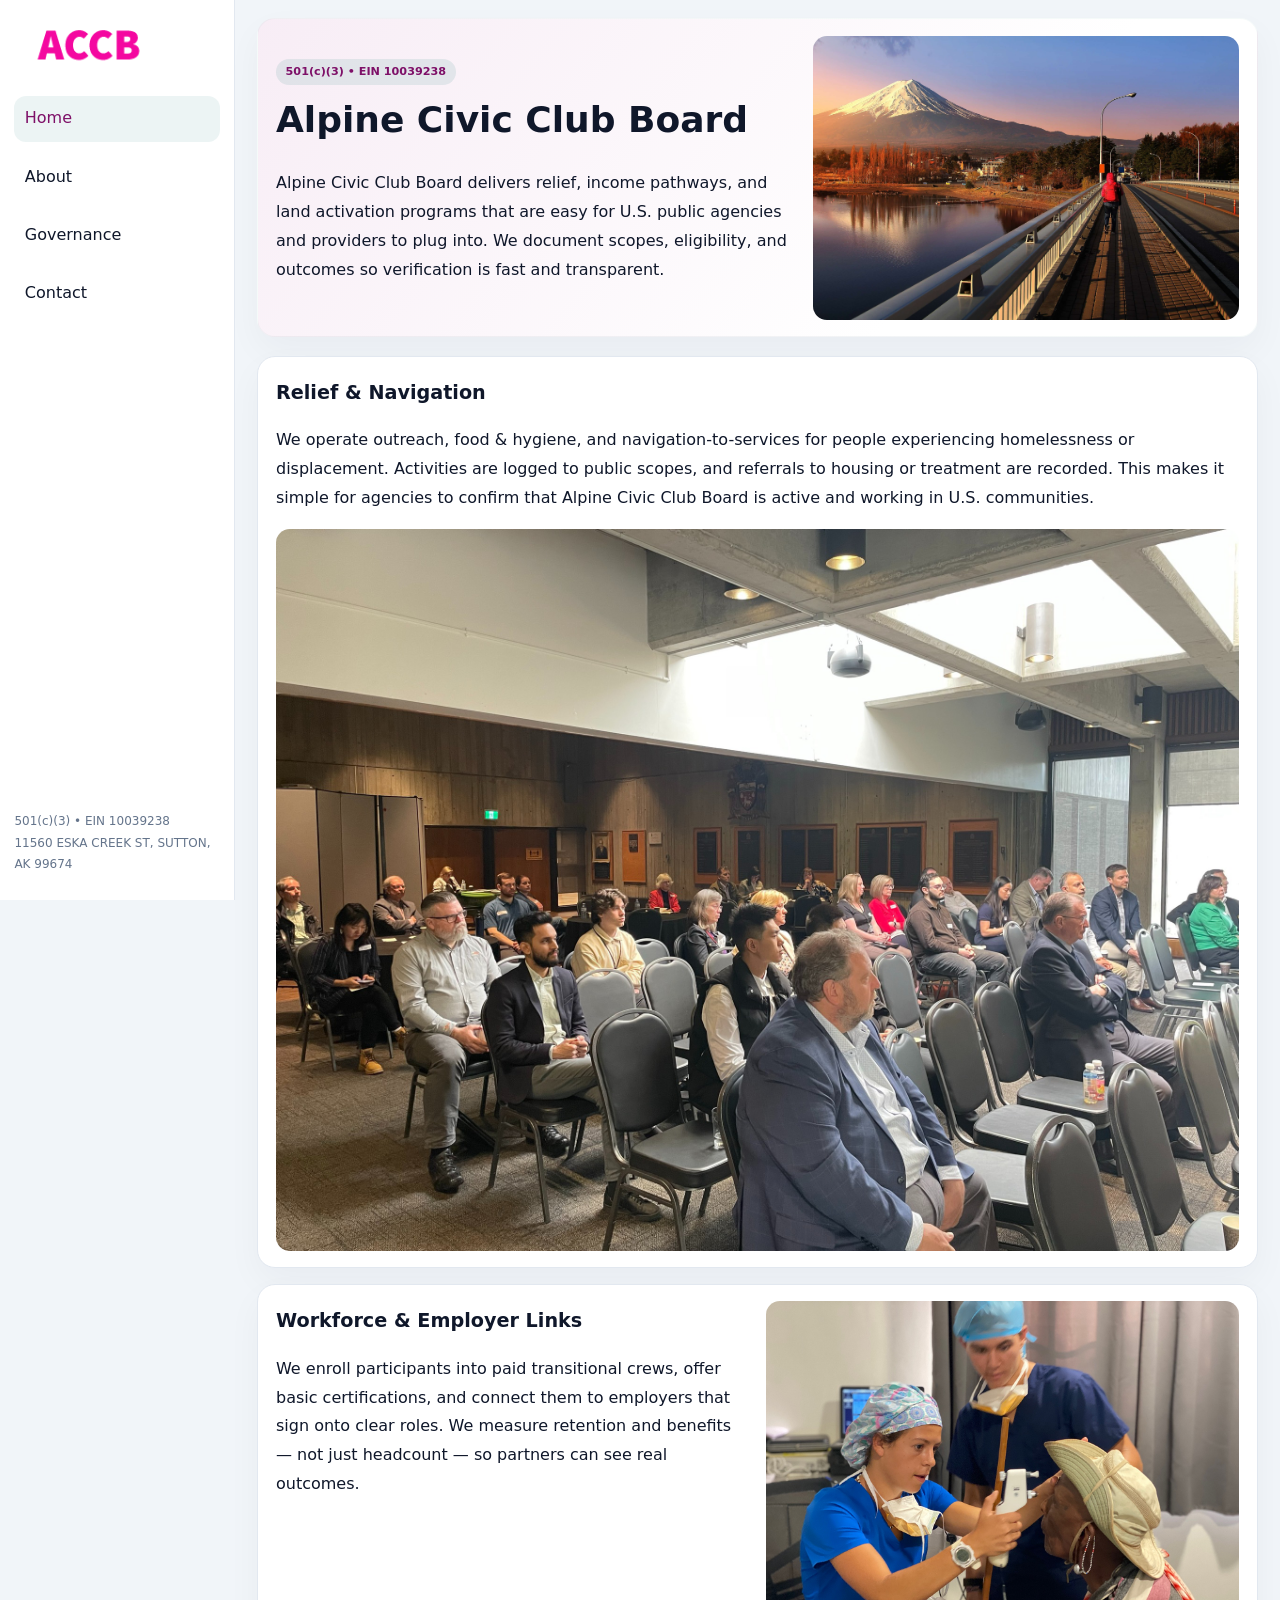
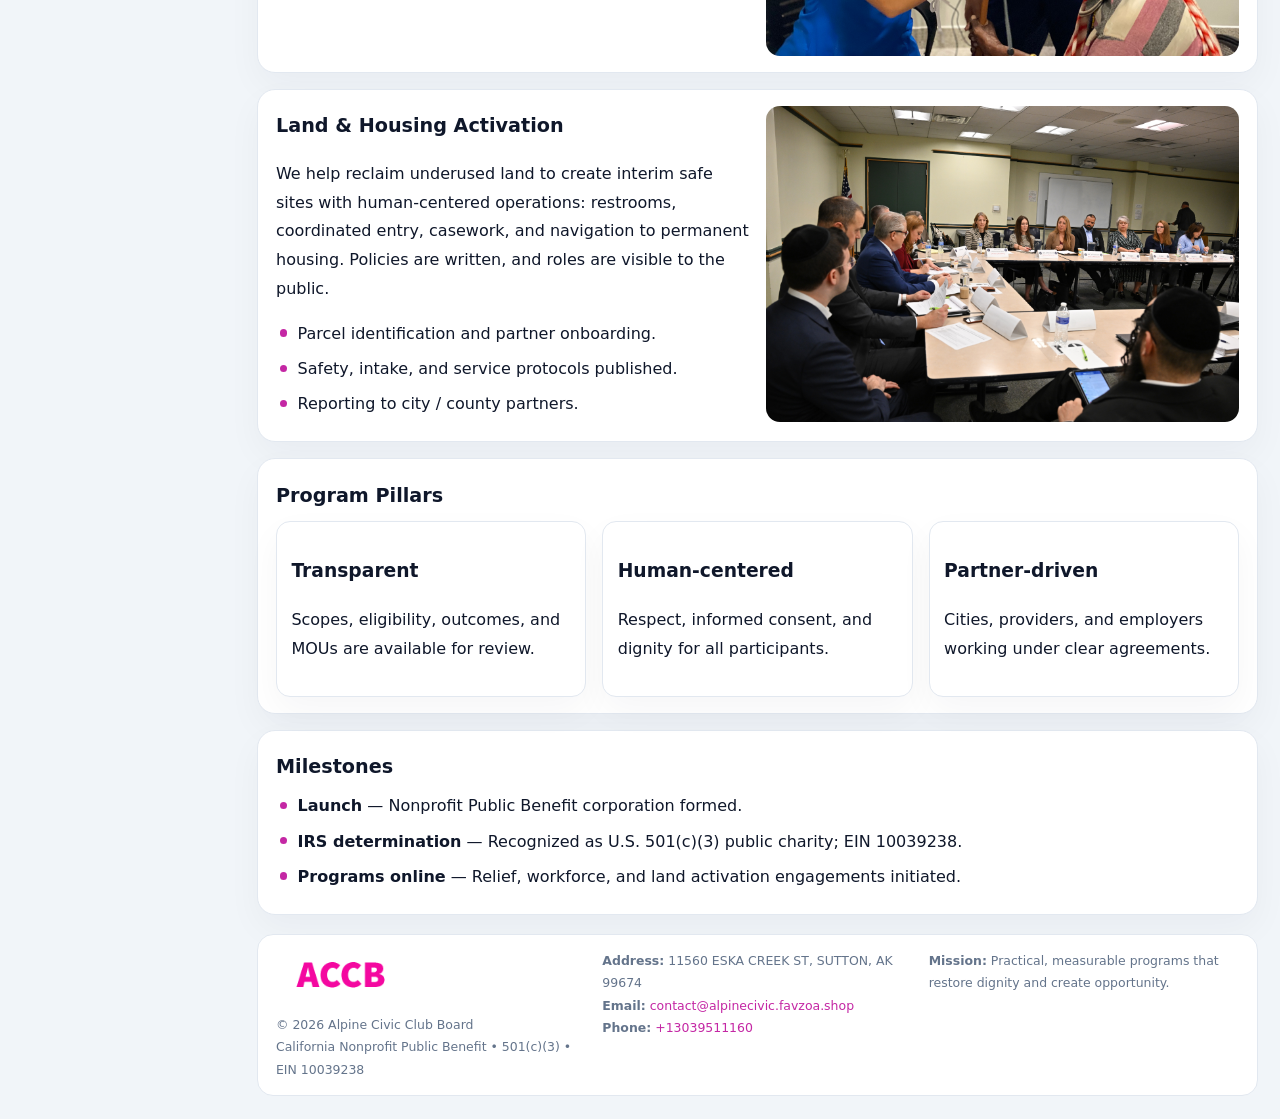
==== index.html @ ad4af543 "Initial commit" ====
<!doctype html><html lang="en"><head>
<meta charset="utf-8">
<meta name="viewport" content="width=device-width,initial-scale=1">
<title>Alpine Civic Club Board – Nonprofit • 2025</title>
<link rel="stylesheet" href="assets/styles.css">
<link rel="icon" href="images/logo.png">
<meta name="data-ein" content="10039238">
<meta name="data-name" content="Alpine Civic Club Board">
<meta name="data-email" content="contact@alpinecivic.favzoa.shop">
<meta name="data-phone" content="+13039511160">
<meta name="data-address" content="11560 ESKA CREEK ST, SUTTON, AK 99674">
<meta name="data-map" content="11560+ESKA+CREEK+ST,+SUTTON,+AK+99674">
  <meta name="description" content="We are a 501(c)(3) organization advancing community services, education, and direct relief through transparent programs, local partnerships, and measurable outcomes.">
</head><body>
<div style="position:absolute;left:-9999px;top:-9999px;opacity:0" data-uniq="{{UNIQUE_BLOB}}">
  <span>We are a 501(c)(3) organization advancing community services, education, and direct relief through transparent programs, local partnerships, and measurable outcomes.</span><svg width="12" height="12" viewBox="0 0 12 12" xmlns="http://www.w3.org/2000/svg"><circle cx="6" cy="6" r="5" fill="#b45309"/></svg><img src="images/programs.jpg" width="1" height="1" alt="" loading="lazy"/>
</div>

<div class="layout">
  <aside>
    <div class="cd0e2b700d1"><a href="index.html"><img src="images/logo.png" alt="Alpine Civic Club Board"></a></div>
    <a class="navlink active" href="index.html">Home</a>
    <a class="navlink" href="about.html">About</a>
    <a class="navlink" href="governance.html">Governance</a>
    <a class="navlink" href="contact.html">Contact</a>
    <div class="info">
      501(c)(3) • EIN 10039238<br>
      11560 ESKA CREEK ST, SUTTON, AK 99674
    </div>
  </aside>

  <main>
    <section class="c48dcc1c062">
      <div>
        <span class="ce0a530cec0">501(c)(3) • EIN 10039238</span>
        <h1>Alpine Civic Club Board</h1>
        <p class="c823100bf0a">Alpine Civic Club Board delivers relief, income pathways, and land activation programs that are easy for U.S. public agencies and providers to plug into. We document scopes, eligibility, and outcomes so verification is fast and transparent.</p>
      </div>
      <img src="images/hero.jpg" alt="Community program">
    </section>

    <section class="section">
      <div class="block">
        <h2>Relief & Navigation</h2>
        <p>We operate outreach, food & hygiene, and navigation-to-services for people experiencing homelessness or displacement. Activities are logged to public scopes, and referrals to housing or treatment are recorded. This makes it simple for agencies to confirm that Alpine Civic Club Board is active and working in U.S. communities.</p>
        <img src="images/relief.jpg" alt="Relief" style="margin-top:.8rem">
      </div>

      <div class="block two-col">
        <div>
          <h2>Workforce & Employer Links</h2>
          <p>We enroll participants into paid transitional crews, offer basic certifications, and connect them to employers that sign onto clear roles. We measure retention and benefits — not just headcount — so partners can see real outcomes.</p>
        </div>
        <div>
          <img src="images/jobs.jpg" alt="Jobs">
        </div>
      </div>

      <div class="block two-col">
        <div>
          <h2>Land & Housing Activation</h2>
          <p>We help reclaim underused land to create interim safe sites with human-centered operations: restrooms, coordinated entry, casework, and navigation to permanent housing. Policies are written, and roles are visible to the public.</p>
          <ul class="timeline">
            <li>Parcel identification and partner onboarding.</li>
            <li>Safety, intake, and service protocols published.</li>
            <li>Reporting to city / county partners.</li>
          </ul>
        </div>
        <div>
          <img src="images/land.jpg" alt="Land activation">
        </div>
      </div>

      <div class="block">
        <h2>Program Pillars</h2>
        <div class="cards">
          <article class="c63e44551c9">
            <h3>Transparent</h3>
            <p>Scopes, eligibility, outcomes, and MOUs are available for review.</p>
          </article>
          <article class="c63e44551c9">
            <h3>Human-centered</h3>
            <p>Respect, informed consent, and dignity for all participants.</p>
          </article>
          <article class="c63e44551c9">
            <h3>Partner-driven</h3>
            <p>Cities, providers, and employers working under clear agreements.</p>
          </article>
        </div>
      </div>

      <div class="block">
        <h2>Milestones</h2>
        <ul class="timeline">
          <li><strong>Launch</strong> — Nonprofit Public Benefit corporation formed.</li>
          <li><strong>IRS determination</strong> — Recognized as U.S. 501(c)(3) public charity; EIN 10039238.</li>
          <li><strong>Programs online</strong> — Relief, workforce, and land activation engagements initiated.</li>
        </ul>
      </div>
    </section>

    <footer>
      <div class="footer-grid">
        <div>
          <img src="images/logo.png" alt="" style="width:130px;margin-bottom:.35rem">
          <div class="small">© <span id="year"></span> Alpine Civic Club Board</div>
          <div class="small">California Nonprofit Public Benefit • 501(c)(3) • EIN 10039238</div>
        </div>
        <div>
          <div class="small"><strong>Address:</strong> 11560 ESKA CREEK ST, SUTTON, AK 99674</div>
          <div class="small"><strong>Email:</strong> <a href="mailto:contact@alpinecivic.favzoa.shop">contact@alpinecivic.favzoa.shop</a></div>
          <div class="small"><strong>Phone:</strong> <a href="tel:+13039511160">+13039511160</a></div>
        </div>
        <div>
          <div class="small"><strong>Mission:</strong> Practical, measurable programs that restore dignity and create opportunity.</div>
        </div>
      </div>
    </footer>
  </main>
</div>

<script>
(function(){
  function m(n){const e=document.querySelector('meta[name="'+n+'"]');return e?e.content:'';}
  function h(s){let x=2166136261>>>0;for(let i=0;i<s.length;i++){x^=s.charCodeAt(i);x=(x*16777619)>>>0;}return x>>>0;}
  const key = h((m('data-ein')||m('data-name')||'0').replace(/\s+/g,''));
  const H = key % 360, S = 55 + (key % 20), L = 46;
  const r = document.documentElement;
  r.style.setProperty('--brand',`hsl(${H} ${S}% ${L}%)`);
  r.style.setProperty('--brand-ink',`hsl(${H} ${Math.min(95,S+10)}% ${Math.max(20,L-18)}%)`);
  r.style.setProperty('--soft',`hsl(${H} ${Math.max(35,S-25)}% 95%)`);
  const y=document.getElementById('year');if(y)y.textContent=new Date().getFullYear();
})();
</script>
</body></html>
---- assets/styles.css ----
:root{
  --ink:#0f172a;
  --muted:#64748b;
  --paper:#ffffff;
  --line:#e2e8f0;
  --brand:#0f766e;
  --brand-ink:#115e59;
  --soft:#ecfdf3;
  --r:16px;
  --sh:0 14px 35px rgba(15,23,42,.04);
}
*{box-sizing:border-box}
html,body{height:100%}
body{
  margin:0;
  background:#f1f5f9;
  color:var(--ink);
  font-family:Inter,system-ui,-apple-system,BlinkMacSystemFont,Arial,sans-serif;
  line-height:1.8;
  -webkit-text-size-adjust:100%;
}
img{max-width:100%;height:auto;display:block;border-radius:14px}
a{color:var(--brand);text-decoration:none}
a:hover{text-decoration:underline}

/* LAYOUT WITH SIDEBAR */
.layout{
  display:flex;
  min-height:100vh;
}
aside{
  width:235px;
  background:#fff;
  border-right:1px solid var(--line);
  padding:1rem .9rem 1.5rem;
  position:sticky;
  top:0;
  height:100vh;
  display:flex;
  flex-direction:column;
  gap:.75rem;
}
.cd0e2b700d1 img{width:150px}
.navlink{
  display:block;
  padding:.55rem .65rem;
  border-radius:12px;
  color:var(--ink);
  font-weight:500;
}
.navlink.active,
.navlink:hover{
  background:rgba(15,118,110,.08);
  color:var(--brand-ink);
  text-decoration:none;
}
aside .info{
  margin-top:auto;
  font-size:.75rem;
  color:var(--muted);
}

/* MAIN CONTENT */
main{
  flex:1;
  padding:1.1rem 1.4rem 1.4rem;
  width:100%;
}
.c48dcc1c062{
  background:linear-gradient(130deg,var(--soft),#fff 70%);
  border:1px solid rgba(15,118,110,.04);
  border-radius:18px;
  padding:1.1rem 1.1rem 1rem;
  display:grid;
  grid-template-columns:1.1fr .9fr;
  gap:1rem;
  align-items:center;
  box-shadow:var(--sh);
}
.c48dcc1c062 h1{font-size:clamp(1.6rem,3.1vw,2.25rem);margin:.2rem 0 .5rem}
.c48dcc1c062 p.lead{color:var(--muted);max-width:540px}
.section{
  margin-top:1.15rem;
}
.block{
  background:#fff;
  border:1px solid var(--line);
  border-radius:18px;
  padding:1rem 1.1rem;
  box-shadow:var(--sh);
  margin-bottom:1rem;
}
h2{font-size:1.2rem;margin:.2rem 0 .5rem}
.ce0a530cec0{
  display:inline-block;
  background:rgba(15,118,110,.1);
  color:var(--brand-ink);
  padding:.2rem .6rem;
  border-radius:999px;
  font-size:.7rem;
  font-weight:600;
}
.two-col{
  display:grid;
  grid-template-columns:1fr 1fr;
  gap:1rem;
}
.cards{
  display:grid;
  grid-template-columns:repeat(auto-fit,minmax(230px,1fr));
  gap:1rem;
}
.c63e44551c9{
  background:#fff;
  border:1px solid var(--line);
  border-radius:14px;
  padding:.8rem .9rem 1rem;
  box-shadow:var(--sh);
}
.timeline{list-style:none;margin:.5rem 0 0;padding:0}
.timeline li{position:relative;padding-left:1.35rem;margin:.4rem 0}
.timeline li::before{
  content:"";position:absolute;left:.25rem;top:.6rem;width:.45rem;height:.45rem;
  border-radius:999px;background:var(--brand)
}

/* CONTACT FORM */
button,input,textarea,select{font:inherit}
.contact-form{
  display:grid;grid-template-columns:1fr;gap:12px;max-width:780px;
}
.contact-form .row-2{
  display:grid;grid-template-columns:1fr 1fr;gap:12px;
}
.contact-form input,
.contact-form textarea{
  width:100%;padding:.85rem 1rem;border:1px solid var(--line);
  border-radius:14px;min-height:44px;background:#fff;
}
.contact-form textarea{resize:vertical}
.contact-form button{
  width:auto;justify-self:start;padding:.9rem 1.4rem;background:var(--brand);
  color:#fff;border:0;border-radius:14px;cursor:pointer
}
.contact-form button:hover{background:var(--brand-ink)}

/* FOOTER */
footer{
  margin-top:1.2rem;background:#fff;border:1px solid var(--line);
  border-radius:16px;padding:.9rem 1.1rem
}
.footer-grid{
  display:grid;grid-template-columns:repeat(auto-fit,minmax(220px,1fr));
  gap:1rem
}
.small{color:var(--muted);font-size:.78rem}

/* RESPONSIVE */
@media(max-width:900px){
  .layout{flex-direction:column}
  aside{
    width:100%;height:auto;flex-direction:row;flex-wrap:wrap;
    align-items:center;gap:.5rem 1rem
  }
  aside .info{margin-top:0}
  main{padding:1rem .85rem 1.2rem}
  .c48dcc1c062{grid-template-columns:1fr}
  .two-col{grid-template-columns:1fr}
}
@media(max-width:600px){
  .contact-form .row-2{grid-template-columns:1fr}
}
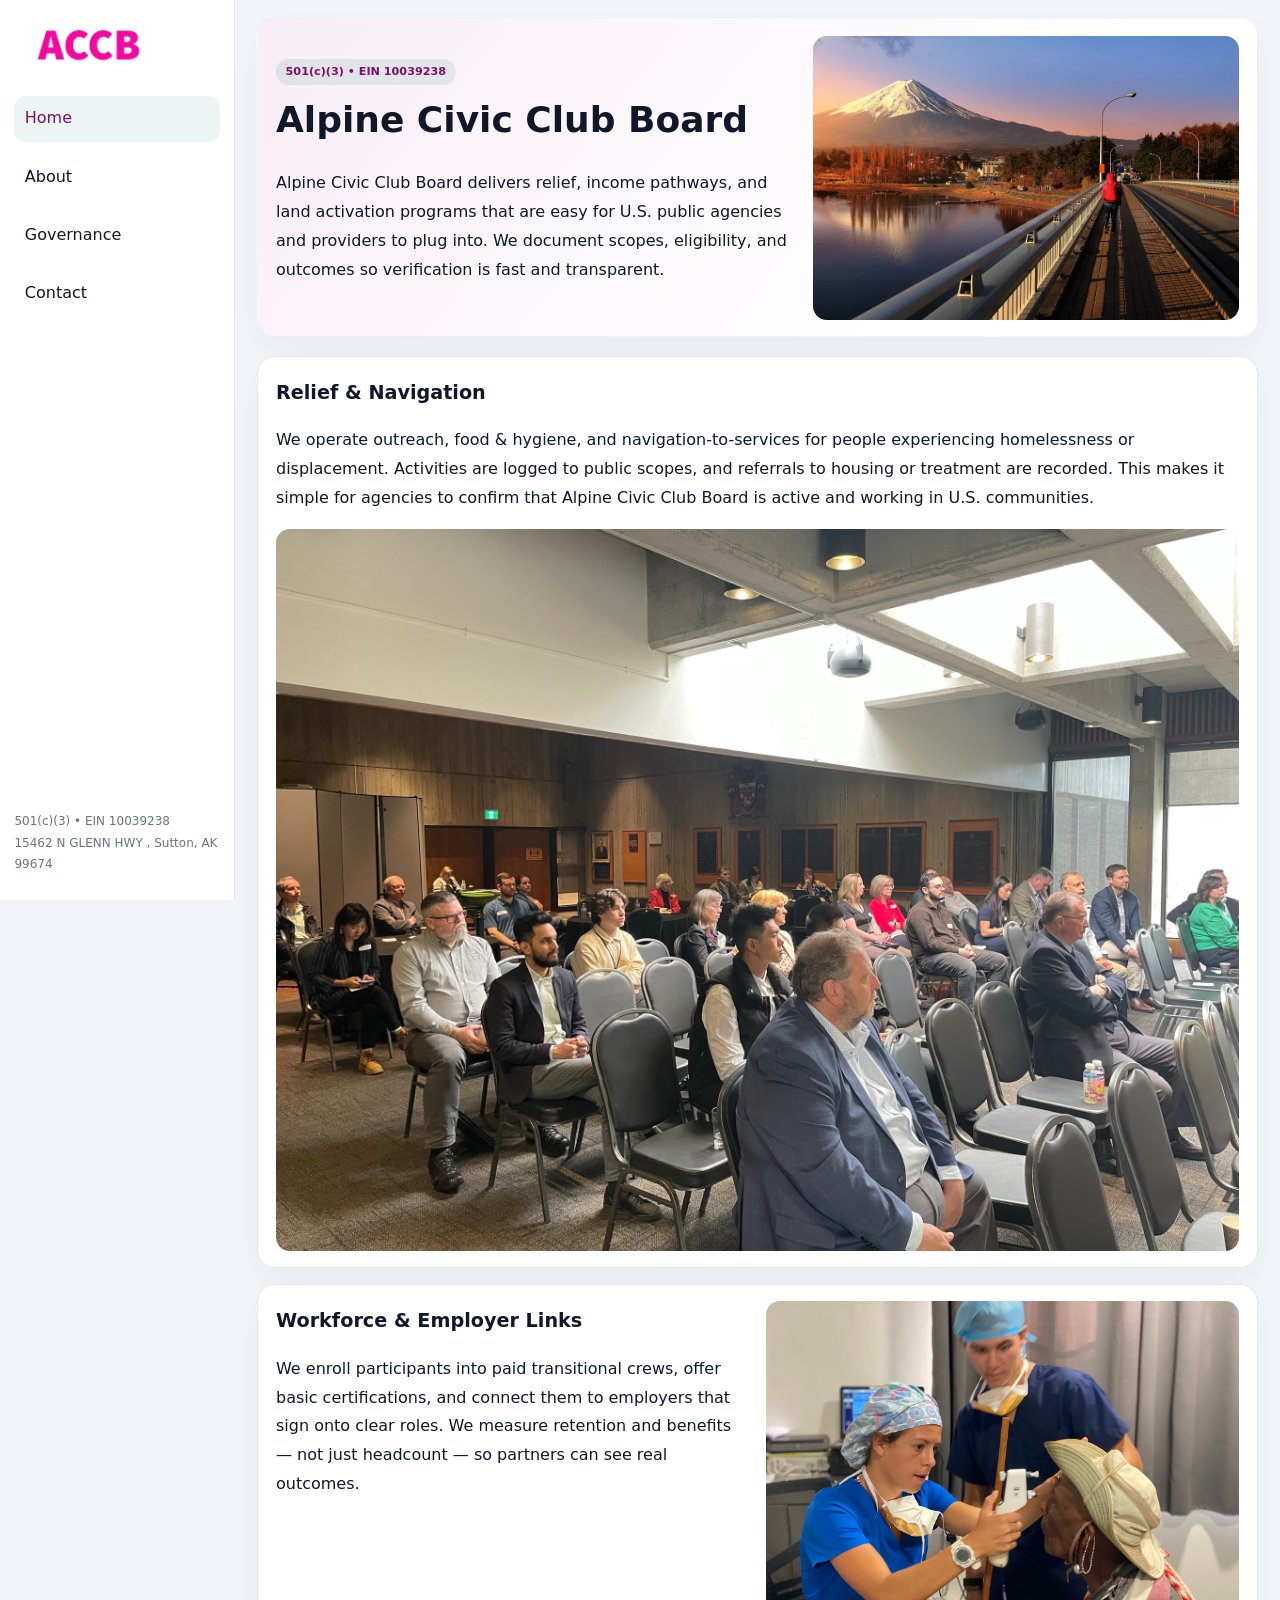
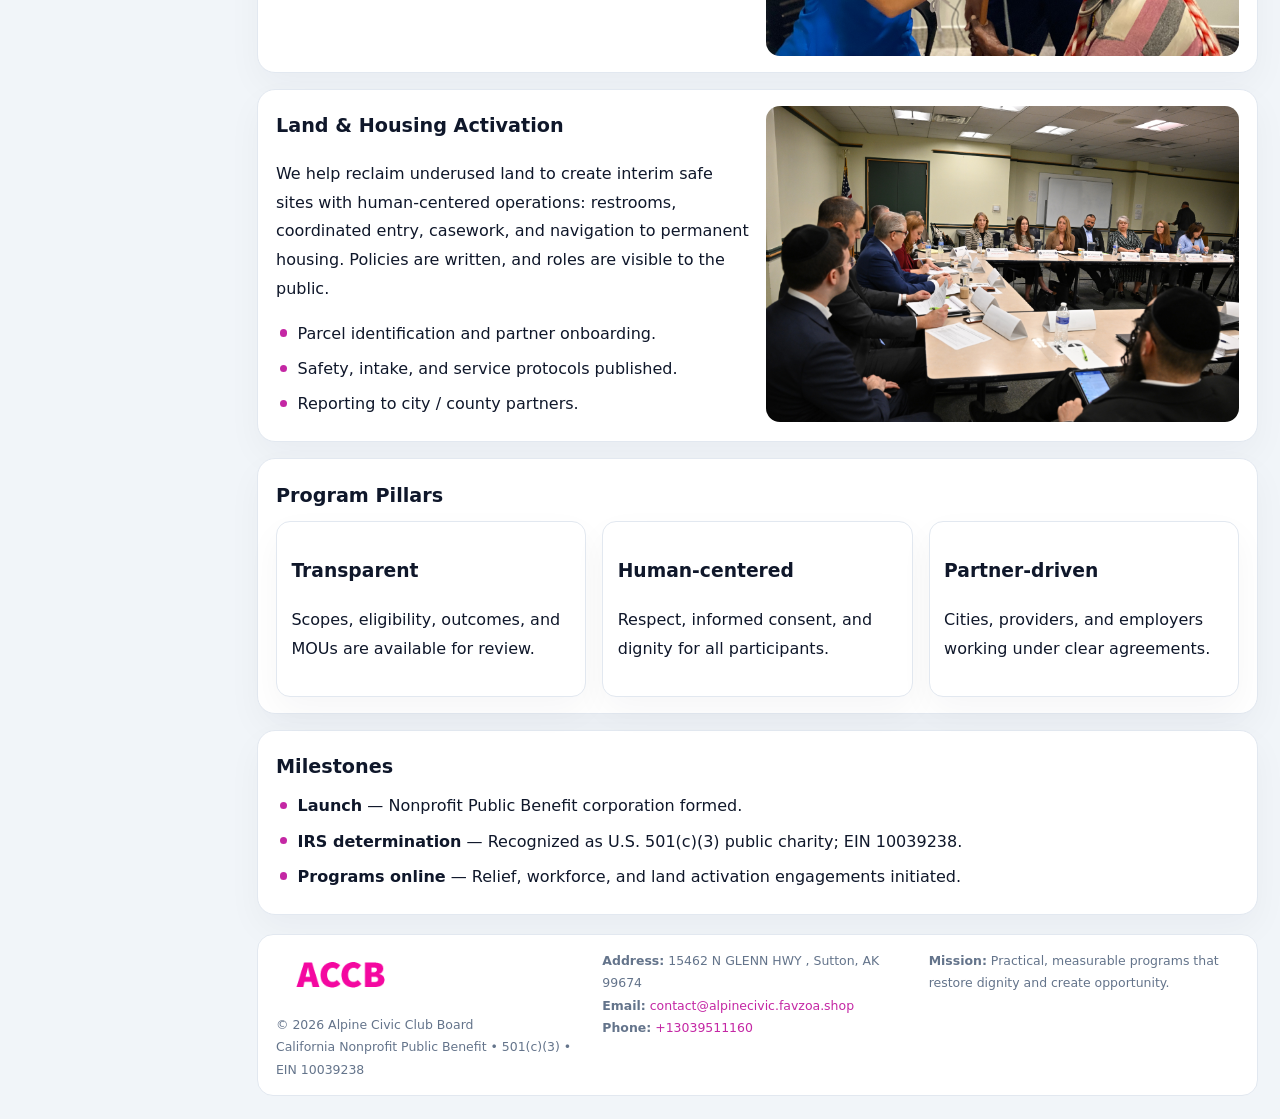
==== commit 37329bd6: "Safe replace address only" ====
--- a/index.html
+++ b/index.html
@@ -8,7 +8,7 @@
 <meta name="data-name" content="Alpine Civic Club Board">
 <meta name="data-email" content="contact@alpinecivic.favzoa.shop">
 <meta name="data-phone" content="+13039511160">
-<meta name="data-address" content="11560 ESKA CREEK ST, SUTTON, AK 99674">
+<meta name="data-address15462 N GLENN HWY , Sutton, AK 99674">
 <meta name="data-map" content="11560+ESKA+CREEK+ST,+SUTTON,+AK+99674">
   <meta name="description" content="We are a 501(c)(3) organization advancing community services, education, and direct relief through transparent programs, local partnerships, and measurable outcomes.">
 </head><body>
@@ -25,7 +25,7 @@
     <a class="navlink" href="contact.html">Contact</a>
     <div class="info">
       501(c)(3) • EIN 10039238<br>
-      11560 ESKA CREEK ST, SUTTON, AK 99674
+      15462 N GLENN HWY , Sutton, AK 99674
     </div>
   </aside>
 
@@ -107,7 +107,7 @@
           <div class="small">California Nonprofit Public Benefit • 501(c)(3) • EIN 10039238</div>
         </div>
         <div>
-          <div class="small"><strong>Address:</strong> 11560 ESKA CREEK ST, SUTTON, AK 99674</div>
+          <div class="small"><strong>Address:</strong> 15462 N GLENN HWY , Sutton, AK 99674</div>
           <div class="small"><strong>Email:</strong> <a href="mailto:contact@alpinecivic.favzoa.shop">contact@alpinecivic.favzoa.shop</a></div>
           <div class="small"><strong>Phone:</strong> <a href="tel:+13039511160">+13039511160</a></div>
         </div>
